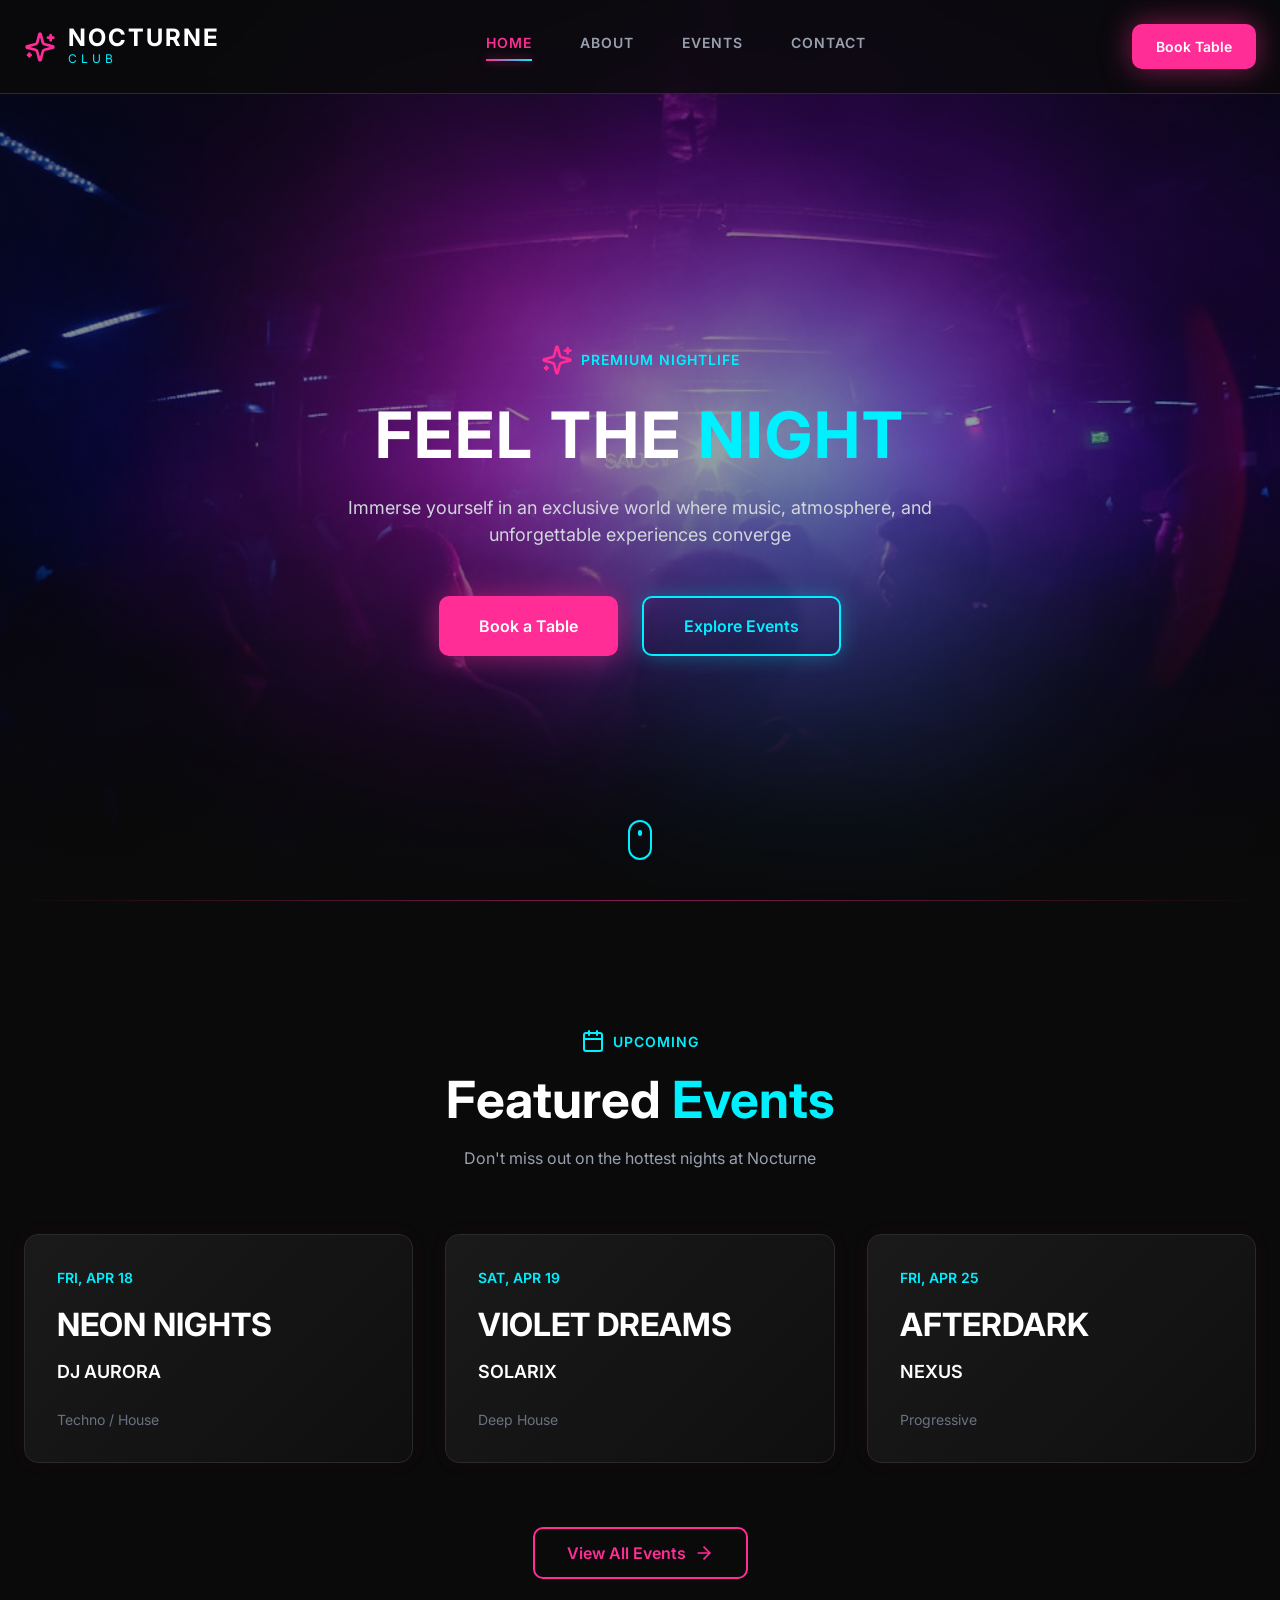
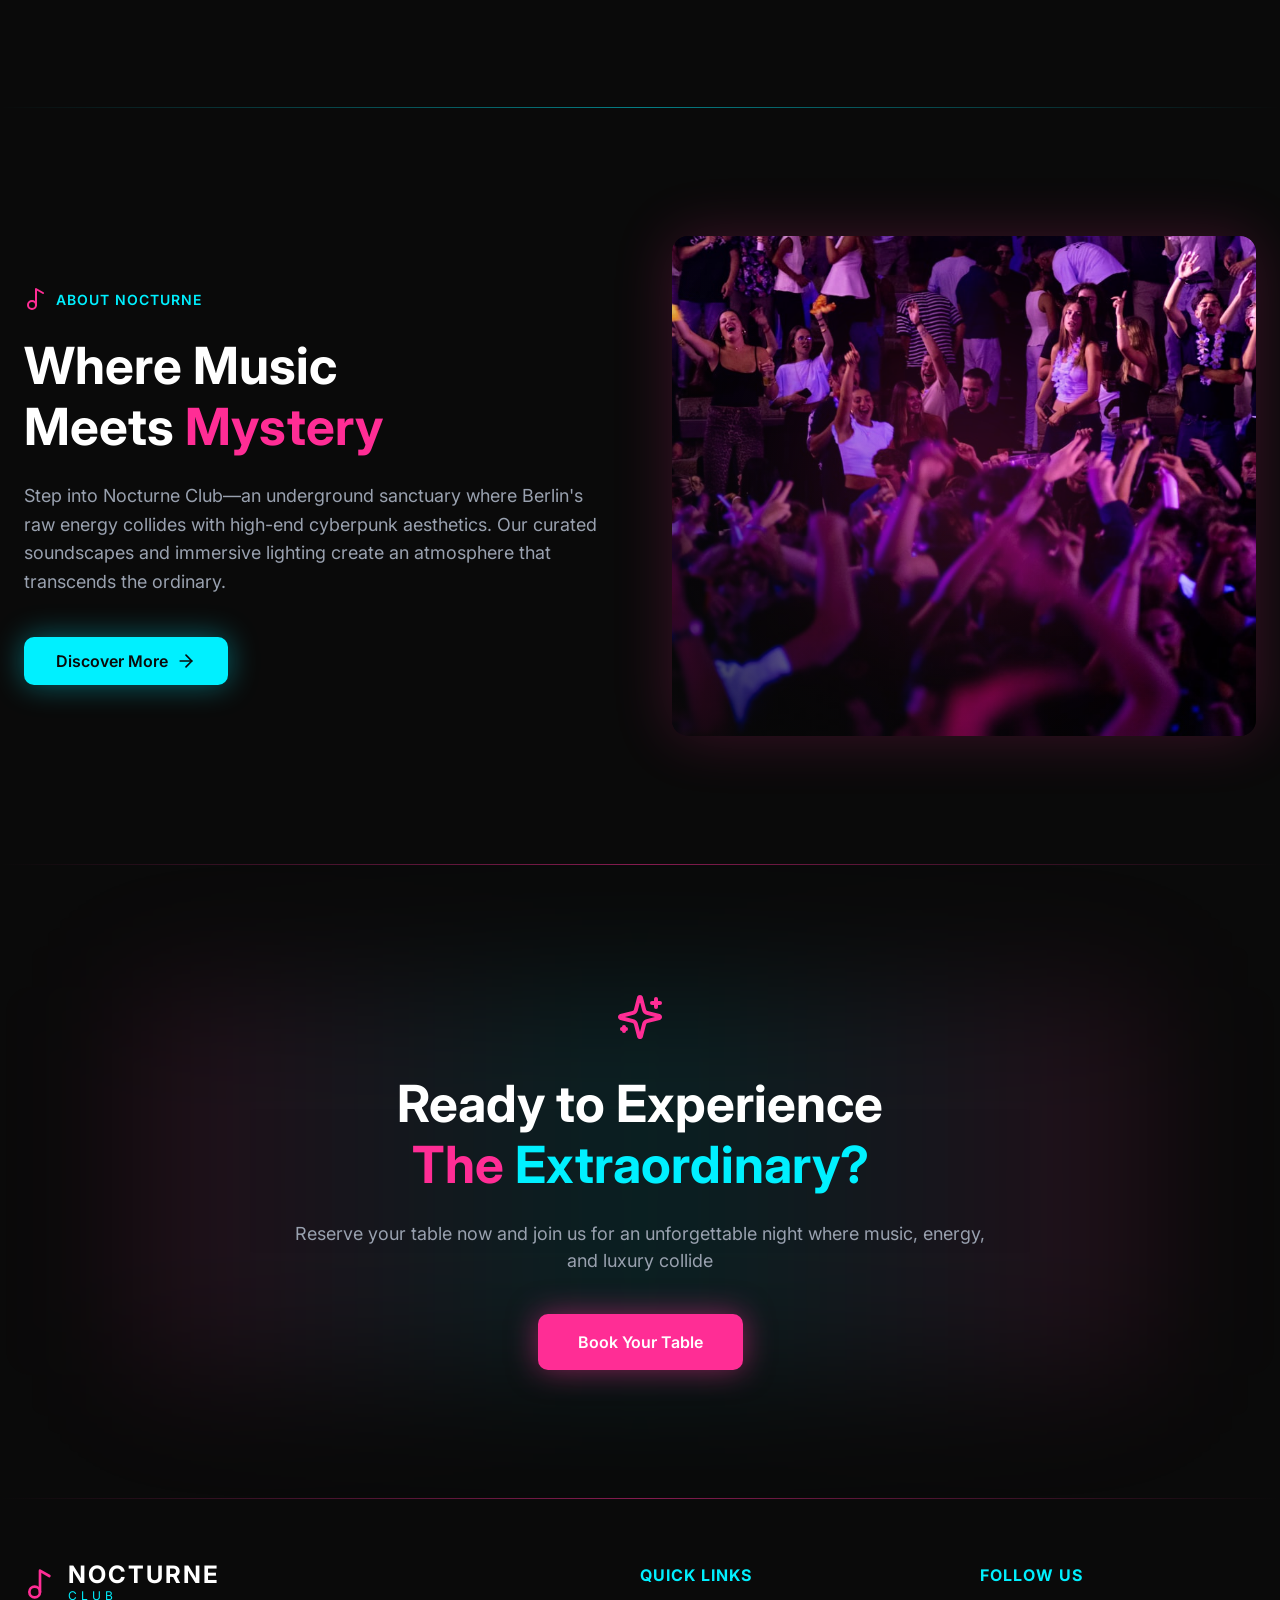
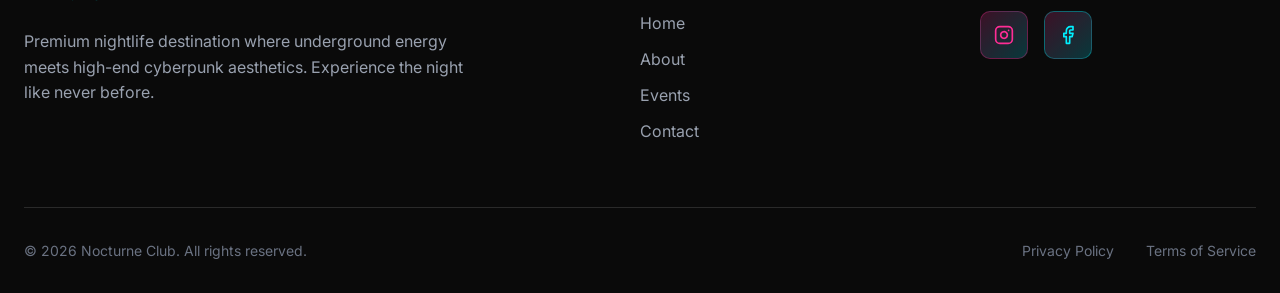
==== index.html @ ee2fbc77 "Main Site (Mobile support+)" ====
<!DOCTYPE html>
<html lang="en">
<head>
  <meta charset="UTF-8">
  <meta name="viewport" content="width=device-width, initial-scale=1.0">
  <title>Main page Nocturne</title>
  <link rel="icon" type="image/svg+xml" href="images/1_182.svg">
  <meta charset="UTF-8">
<meta name="viewport" content="width=device-width, initial-scale=1.0">
<link rel="preconnect" href="https://fonts.googleapis.com">
<link rel="preconnect" href="https://fonts.gstatic.com" crossorigin>
<link href="https://fonts.googleapis.com/css2?family=Inter:wght@400;600;700&display=swap" rel="stylesheet">
  <link rel="stylesheet" href="global.css">
  <style id="sections-styles">

.site-header {
  position: fixed;
  top: 0;
  left: 0;
  width: 100%;
  background-color: rgba(10, 10, 10, 0.8);
  backdrop-filter: blur(10px);
  border-bottom: 1px solid var(--border-color);
  z-index: 100;
  padding: 24px 0;
}
.header-container {
  display: flex;
  justify-content: space-between;
  align-items: center;
}
.logo {
  display: flex;
  align-items: center;
  gap: 12px;
}
.logo img {
  width: 32px;
  height: 32px;
}
.logo-text {
  display: flex;
  flex-direction: column;
}
.logo-title {
  font-size: 24px;
  font-weight: 700;
  letter-spacing: 2px;
  line-height: 1;
}
.logo-subtitle {
  font-size: 12px;
  color: var(--accent-cyan);
  letter-spacing: 4px;
  text-transform: uppercase;
}
.main-nav {
  display: flex;
  gap: 48px;
  align-items: center;
}
.nav-link {
  color: var(--text-gray);
  font-weight: 600;
  font-size: 14px;
  text-transform: uppercase;
  letter-spacing: 1px;
  position: relative;
  padding-bottom: 8px;
  transition: color 0.3s ease;
}
.nav-link:hover {
  color: var(--text-light);
}
.nav-link.active {
  color: var(--accent-pink);
}
.nav-link.active::after {
  content: '';
  position: absolute;
  bottom: 0;
  left: 0;
  width: 100%;
  height: 2px;
  background: linear-gradient(90deg, var(--accent-pink) 0%, var(--accent-cyan) 100%);
  box-shadow: 0px 0px 10px 0px rgba(255, 45, 149, 0.6);
}
.btn-sm {
  padding: 12px 24px;
  font-size: 14px;
}
@media (max-width: 992px) {
  .main-nav { display: none; }
}

.hero-wrapper {
  position: relative;
  min-height: 100vh;
  display: flex;
  align-items: center;
  justify-content: center;
  padding-top: 100px;
  overflow: hidden;
}
.hero-bg {
  position: absolute;
  inset: 0;
  z-index: -3;
}
.hero-bg img {
  width: 100%;
  height: 100%;
  object-fit: cover;
  transform: scale(1.05);
}
.hero-gradient {
  position: absolute;
  inset: 0;
  background: linear-gradient(to bottom, rgba(10,10,10,0.6) 0%, rgba(10,10,10,0.4) 50%, rgba(10,10,10,1) 100%);
  z-index: -2;
}
.hero-blur-pink {
  position: absolute;
  width: 448px;
  height: 448px;
  background: var(--accent-pink);
  filter: blur(120px);
  opacity: 0.2;
  top: 20%;
  left: 20%;
  z-index: -1;
  border-radius: 50%;
}
.hero-blur-cyan {
  position: absolute;
  width: 396px;
  height: 396px;
  background: var(--accent-cyan);
  filter: blur(120px);
  opacity: 0.2;
  bottom: 20%;
  right: 20%;
  z-index: -1;
  border-radius: 50%;
}
.hero-content {
  display: flex;
  flex-direction: column;
  align-items: center;
  text-align: center;
  gap: 24px;
  z-index: 1;
}
.hero-title {
  letter-spacing: 2px;
}
.hero-subtitle {
  color: #d1d5dc;
  font-size: 18px;
  max-width: 672px;
}
.hero-actions {
  display: flex;
  gap: 24px;
  margin-top: 24px;
}
.scroll-indicator {
  position: absolute;
  bottom: 40px;
  left: 50%;
  transform: translateX(-50%);
  width: 24px;
  height: 40px;
  border: 2px solid var(--accent-cyan);
  border-radius: 20px;
  display: flex;
  justify-content: center;
  padding-top: 8px;
}
.scroll-pill {
  width: 4px;
  height: 6px;
  background-color: var(--accent-cyan);
  border-radius: 2px;
  animation: scroll 2s infinite;
}
@keyframes scroll {
  0% { transform: translateY(0); opacity: 1; }
  100% { transform: translateY(12px); opacity: 0; }
}
@media (max-width: 768px) {
  .hero-actions { flex-direction: column; width: 100%; max-width: 300px; }
  .hero-actions .btn { width: 100%; }
}

.events-wrapper {
  padding: 128px 0;
  background-color: var(--bg-dark);
}
.section-header {
  display: flex;
  flex-direction: column;
  align-items: center;
  text-align: center;
  gap: 16px;
  margin-bottom: 64px;
}
.events-grid {
  display: grid;
  grid-template-columns: repeat(auto-fit, minmax(340px, 1fr));
  gap: 32px;
  margin-bottom: 64px;
}
.event-card {
  background: linear-gradient(135deg, #1a1a1a 0%, #0f0f0f 100%);
  border: 1px solid var(--border-color);
  border-radius: 14px;
  padding: 32px;
  display: flex;
  flex-direction: column;
  gap: 8px;
  box-shadow: 0px 0px 20px 0px rgba(255, 45, 149, 0.05);
  transition: transform 0.3s ease, box-shadow 0.3s ease;
}
.event-card:hover {
  transform: translateY(-5px);
  box-shadow: 0px 10px 30px 0px rgba(255, 45, 149, 0.15);
  border-color: rgba(255, 45, 149, 0.3);
}
.event-date {
  color: var(--accent-cyan);
  font-weight: 600;
  font-size: 14px;
  margin-bottom: 8px;
}
.event-title {
  color: var(--text-light);
  margin-bottom: 4px;
}
.event-dj {
  color: var(--text-light);
  font-weight: 600;
  font-size: 18px;
}
.event-genre {
  color: var(--text-dark-gray);
  font-size: 14px;
  margin-top: auto;
  padding-top: 16px;
}
.events-footer {
  display: flex;
  justify-content: center;
}

.about-wrapper {
  padding: 128px 0;
  background-color: var(--bg-dark);
}
.about-grid {
  display: grid;
  grid-template-columns: 1fr 1fr;
  gap: 64px;
  align-items: center;
}
.about-content {
  display: flex;
  flex-direction: column;
  align-items: flex-start;
  gap: 24px;
}
.about-content p {
  font-size: 18px;
  line-height: 1.6;
  margin-bottom: 16px;
}
.about-image-container {
  position: relative;
  width: 100%;
  height: 500px;
}
.about-image-wrapper {
  position: relative;
  width: 100%;
  height: 100%;
  border-radius: 16px;
  overflow: hidden;
  box-shadow: 0px 0px 60px 0px rgba(255, 45, 149, 0.2);
}
.about-blur {
  position: absolute;
  width: 256px;
  height: 256px;
  background: var(--accent-pink);
  filter: blur(100px);
  opacity: 0.3;
  top: 50%;
  left: 50%;
  transform: translate(-50%, -50%);
  border-radius: 50%;
  z-index: 1;
}
.about-image-wrapper img {
  width: 100%;
  height: 100%;
  object-fit: cover;
  display: block;
  position: relative;
  z-index: 0;
}
.about-image-gradient {
  position: absolute;
  inset: 0;
  background: linear-gradient(to top right, rgba(10,10,10,0.8) 0%, transparent 50%, transparent 100%);
  z-index: 2;
}
@media (max-width: 992px) {
  .about-grid { grid-template-columns: 1fr; }
  .about-image-container { height: 400px; }
}

.cta-wrapper {
  position: relative;
  padding: 128px 0;
  background-color: var(--bg-dark);
  overflow: hidden;
}
.cta-blur-bg {
  position: absolute;
  top: 50%;
  left: 50%;
  transform: translate(-50%, -50%);
  width: 1024px;
  height: 388px;
  background: linear-gradient(90deg, rgba(255,45,149,0.1) 0%, rgba(0,240,255,0.1) 50%, rgba(255,45,149,0.1) 100%);
  filter: blur(64px);
  z-index: 0;
  border-radius: 24px;
}
.cta-content {
  position: relative;
  z-index: 1;
  display: flex;
  flex-direction: column;
  align-items: center;
  text-align: center;
  gap: 24px;
}
.cta-icon {
  width: 48px;
  height: 48px;
  margin-bottom: 8px;
}
.cta-content p {
  font-size: 18px;
  margin-bottom: 16px;
}

.site-footer {
  background-color: var(--bg-dark);
  padding: 64px 0 32px;
}
.footer-top {
  display: grid;
  grid-template-columns: 2fr 1fr 1fr;
  gap: 64px;
  margin-bottom: 64px;
}
.footer-brand {
  display: flex;
  flex-direction: column;
  gap: 24px;
  max-width: 448px;
}
.footer-brand p {
  line-height: 1.6;
}
.footer-links {
  display: flex;
  flex-direction: column;
  gap: 24px;
}
.footer-links h4 {
  font-size: 16px;
  text-transform: uppercase;
  letter-spacing: 1px;
}
.footer-links nav {
  display: flex;
  flex-direction: column;
  gap: 12px;
}
.footer-links a:hover {
  color: var(--text-light);
}
.footer-social {
  display: flex;
  flex-direction: column;
  gap: 24px;
}
.footer-social h4 {
  font-size: 16px;
  text-transform: uppercase;
  letter-spacing: 1px;
}
.social-icons {
  display: flex;
  gap: 16px;
}
.social-btn {
  width: 48px;
  height: 48px;
  border-radius: 10px;
  display: flex;
  align-items: center;
  justify-content: center;
  background: linear-gradient(135deg, rgba(255,45,149,0.2) 0%, rgba(0,240,255,0.2) 100%);
  border: 1px solid rgba(255, 45, 149, 0.3);
  transition: all 0.3s ease;
}
.social-btn.cyan-border {
  border-color: rgba(0, 240, 255, 0.3);
}
.social-btn:hover {
  transform: translateY(-3px);
  background: linear-gradient(135deg, rgba(255,45,149,0.4) 0%, rgba(0,240,255,0.4) 100%);
}
.footer-bottom {
  display: flex;
  justify-content: space-between;
  align-items: center;
  padding-top: 32px;
  border-top: 1px solid var(--border-color);
}
.text-dark-gray {
  color: var(--text-dark-gray);
  font-size: 14px;
}
.legal-links {
  display: flex;
  gap: 32px;
}
.legal-links a:hover {
  color: var(--text-gray);
}
@media (max-width: 768px) {
  .footer-top { grid-template-columns: 1fr; gap: 48px; }
  .footer-bottom { flex-direction: column; gap: 16px; text-align: center; }
}
  </style>
</head>
<body>
<section id="section-header">
  <header class="site-header">
    <div class="container header-container">
      <a href="#" class="logo">
        <img src="images/1_182.svg" alt="Nocturne Logo">
        <div class="logo-text">
          <span class="logo-title">NOCTURNE</span>
          <span class="logo-subtitle">Club</span>
        </div>
      </a>
      <nav class="main-nav">
        <a href="index.html" class="nav-link active">Home</a>
        <a href="about.html" class="nav-link">About</a>
        <a href="events.html" class="nav-link">Events</a>
        <a href="#section-footer" class="nav-link">Contact</a>
      </nav>
      <a href="#section-cta" class="btn btn-primary btn-sm">Book Table</a>
    </div>
  </header>
</section>
<section id="section-hero">
  <div class="hero-wrapper">
    <div class="hero-bg">
      <img src="images/284a42069d17964adb2879179eb91c9ab4d26a9a.png" alt="Club Atmosphere">
    </div>
    <div class="hero-gradient"></div>
    <div class="hero-blur-pink"></div>
    <div class="hero-blur-cyan"></div>
    
    <div class="container hero-content">
      <div class="tag">
        <img src="images/1_17.svg" alt="Star icon">
        Premium Nightlife
      </div>
      <h1 class="hero-title">FEEL THE <span class="text-cyan">NIGHT</span></h1>
      <p class="hero-subtitle">Immerse yourself in an exclusive world where music, atmosphere, and<br>unforgettable experiences converge</p>
      <div class="hero-actions">
        <a href="#section-cta" class="btn btn-primary">Book a Table</a>
        <a href="#section-featured-events" class="btn btn-outline-cyan">Explore Events</a>
      </div>
    </div>

    <div class="scroll-indicator">
      <div class="scroll-pill"></div>
    </div>
  </div>
</section>
<section id="section-featured-events">
  <div class="section-divider"></div>
  <div class="events-wrapper">
    <div class="container">
      <div class="section-header">
        <div class="tag">
          <img src="images/1_41.svg" alt="Calendar icon">
          Upcoming
        </div>
        <h2>Featured <span class="text-cyan">Events</span></h2>
        <p class="text-gray">Don't miss out on the hottest nights at Nocturne</p>
      </div>

      <div class="events-grid">
        <div class="event-card">
          <div class="event-date">FRI, APR 18</div>
          <h3 class="event-title">NEON NIGHTS</h3>
          <div class="event-dj">DJ AURORA</div>
          <div class="event-genre">Techno / House</div>
        </div>
        <div class="event-card">
          <div class="event-date">SAT, APR 19</div>
          <h3 class="event-title">VIOLET DREAMS</h3>
          <div class="event-dj">SOLARIX</div>
          <div class="event-genre">Deep House</div>
        </div>
        <div class="event-card">
          <div class="event-date">FRI, APR 25</div>
          <h3 class="event-title">AFTERDARK</h3>
          <div class="event-dj">NEXUS</div>
          <div class="event-genre">Progressive</div>
        </div>
      </div>

      <div class="events-footer">
        <a href="#" class="btn btn-outline-pink">
          View All Events
          <img src="images/1_86.svg" alt="Arrow Right">
        </a>
      </div>
    </div>
  </div>
</section>
<section id="section-about">
  <div class="section-divider cyan"></div>
  <div class="about-wrapper">
    <div class="container about-grid">
      <div class="about-content">
        <div class="tag">
          <img src="images/1_94.svg" alt="Music icon">
          About Nocturne
        </div>
        <h2>Where Music<br>Meets <span class="text-pink">Mystery</span></h2>
        <p class="text-gray">Step into Nocturne Club—an underground sanctuary where Berlin's raw energy collides with high-end cyberpunk aesthetics. Our curated soundscapes and immersive lighting create an atmosphere that transcends the ordinary.</p>
        <a href="#" class="btn btn-cyan">
          Discover More
          <img src="images/1_105.svg" alt="Arrow Right">
        </a>
      </div>
      <div class="about-image-container">
        <div class="about-image-wrapper">
          <div class="about-blur"></div>
          <img src="images/a2bae728757edb735f38bc95a3d649c6d4775a2c.png" alt="Club crowd">
          <div class="about-image-gradient"></div>
        </div>
      </div>
    </div>
  </div>
</section>
<section id="section-cta">
  <div class="section-divider"></div>
  <div class="cta-wrapper">
    <div class="cta-blur-bg"></div>
    <div class="container cta-content">
      <img src="images/1_118.svg" alt="Star icon large" class="cta-icon">
      <h2>Ready to Experience<br><span class="text-pink">The</span> <span class="text-cyan">Extraordinary?</span></h2>
      <p class="text-gray">Reserve your table now and join us for an unforgettable night where music, energy,<br>and luxury collide</p>
      <a href="#" class="btn btn-primary">Book Your Table</a>
    </div>
  </div>
</section>
<section id="section-footer">
  <div class="section-divider"></div>
  <footer class="site-footer">
    <div class="container">
      <div class="footer-top">
        <div class="footer-brand">
          <a href="#" class="logo">
            <img src="images/1_135.svg" alt="Nocturne Logo">
            <div class="logo-text">
              <span class="logo-title">NOCTURNE</span>
              <span class="logo-subtitle">Club</span>
            </div>
          </a>
          <p class="text-gray">Premium nightlife destination where underground energy meets high-end cyberpunk aesthetics. Experience the night like never before.</p>
        </div>
        
        <div class="footer-links">
          <h4 class="text-cyan">Quick Links</h4>
          <nav>
            <a href="index.html" class="text-gray">Home</a>
            <a href="about.html" class="text-gray">About</a>
            <a href="events.html" class="text-gray">Events</a>
            <a href="#section-footer" class="text-gray">Contact</a>
          </nav>
        </div>

        <div class="footer-social">
          <h4 class="text-cyan">Follow Us</h4>
          <div class="social-icons">
            <a href="#" class="social-btn">
              <img src="images/1_162.svg" alt="Instagram">
            </a>
            <a href="#" class="social-btn cyan-border">
              <img src="images/1_167.svg" alt="Twitter">
            </a>
          </div>
        </div>
      </div>

      <div class="footer-bottom">
        <p class="text-dark-gray">© 2026 Nocturne Club. All rights reserved.</p>
        <div class="legal-links">
          <a href="#" class="text-dark-gray">Privacy Policy</a>
          <a href="#" class="text-dark-gray">Terms of Service</a>
        </div>
      </div>
    </div>
  </footer>
</section>
</body>
</html>
---- global.css ----
:root {
  --bg-dark: #0a0a0a;
  --text-light: #ffffff;
  --text-gray: #99a1af;
  --text-dark-gray: #6a7282;
  --accent-pink: #ff2d95;
  --accent-cyan: #00f0ff;
  --border-color: #2a2a2a;
  --font-main: 'Inter', sans-serif;
}

body {
  font-family: var(--font-main);
  background-color: var(--bg-dark);
  color: var(--text-light);
  margin: 0;
  padding: 0;
  line-height: 1.5;
  -webkit-font-smoothing: antialiased;
  -moz-osx-font-smoothing: grayscale;
}

* {
  box-sizing: border-box;
}

a {
  text-decoration: none;
  color: inherit;
}

ul {
  list-style: none;
  padding: 0;
  margin: 0;
}

.container {
  width: 100%;
  max-width: 1280px;
  margin: 0 auto;
  padding: 0 24px;
}

.text-cyan { color: var(--accent-cyan); }
.text-pink { color: var(--accent-pink); }
.text-gray { color: var(--text-gray); }

.section-divider {
  height: 1px;
  width: 100%;
  background: linear-gradient(90deg, rgba(255,45,149,0) 0%, rgba(255,45,149,0.5) 50%, rgba(255,45,149,0) 100%);
}
.section-divider.cyan {
  background: linear-gradient(90deg, rgba(0,240,255,0) 0%, rgba(0,240,255,0.5) 50%, rgba(0,240,255,0) 100%);
}

/* Typography */
h1, h2, h3, h4 {
  margin: 0;
  font-weight: 700;
}
h1 { font-size: clamp(48px, 5vw, 96px); line-height: 1.1; }
h2 { font-size: clamp(36px, 4vw, 60px); line-height: 1.2; }
h3 { font-size: 32px; line-height: 1.3; }
p { margin: 0; }

/* Tags */
.tag {
  display: inline-flex;
  align-items: center;
  gap: 8px;
  color: var(--accent-cyan);
  font-weight: 600;
  font-size: 14px;
  text-transform: uppercase;
  letter-spacing: 1px;
}

/* Buttons */
.btn {
  display: inline-flex;
  align-items: center;
  justify-content: center;
  gap: 8px;
  padding: 16px 40px;
  border-radius: 10px;
  font-weight: 600;
  font-size: 16px;
  cursor: pointer;
  transition: all 0.3s ease;
  border: none;
  background: transparent;
}

.btn-primary {
  background-color: var(--accent-pink);
  color: #fff;
  box-shadow: 0px 0px 30px 0px rgba(255, 45, 149, 0.5);
}
.btn-primary:hover {
  box-shadow: 0px 0px 40px 0px rgba(255, 45, 149, 0.8);
  transform: translateY(-2px);
}

.btn-outline-cyan {
  border: 2px solid var(--accent-cyan);
  color: var(--accent-cyan);
  box-shadow: 0px 0px 20px 0px rgba(0, 240, 255, 0.3);
}
.btn-outline-cyan:hover {
  background-color: rgba(0, 240, 255, 0.1);
  transform: translateY(-2px);
}

.btn-outline-pink {
  border: 2px solid var(--accent-pink);
  color: var(--accent-pink);
  padding: 12px 32px;
}
.btn-outline-pink:hover {
  background-color: rgba(255, 45, 149, 0.1);
}

.btn-cyan {
  background-color: var(--accent-cyan);
  color: var(--bg-dark);
  padding: 12px 32px;
  box-shadow: 0px 0px 30px 0px rgba(0, 240, 255, 0.4);
}
.btn-cyan:hover {
  box-shadow: 0px 0px 40px 0px rgba(0, 240, 255, 0.6);
  transform: translateY(-2px);
}
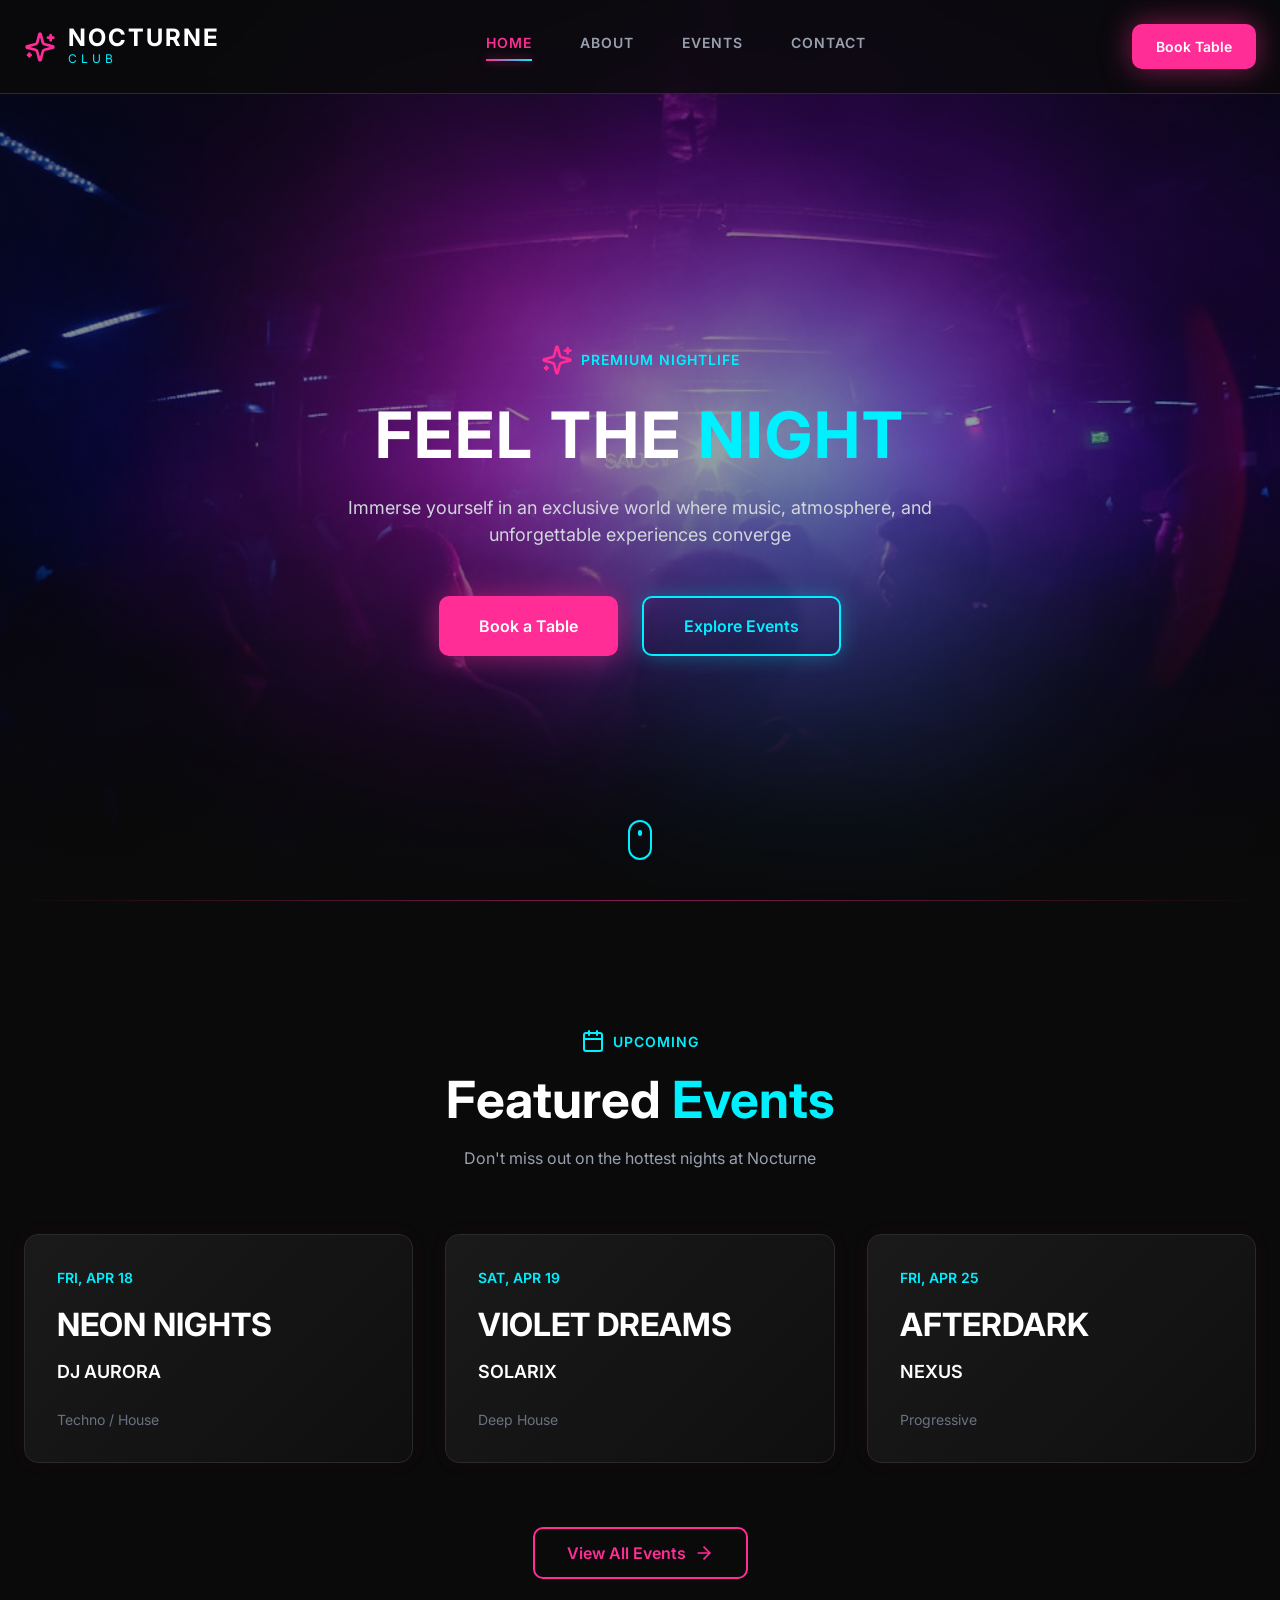
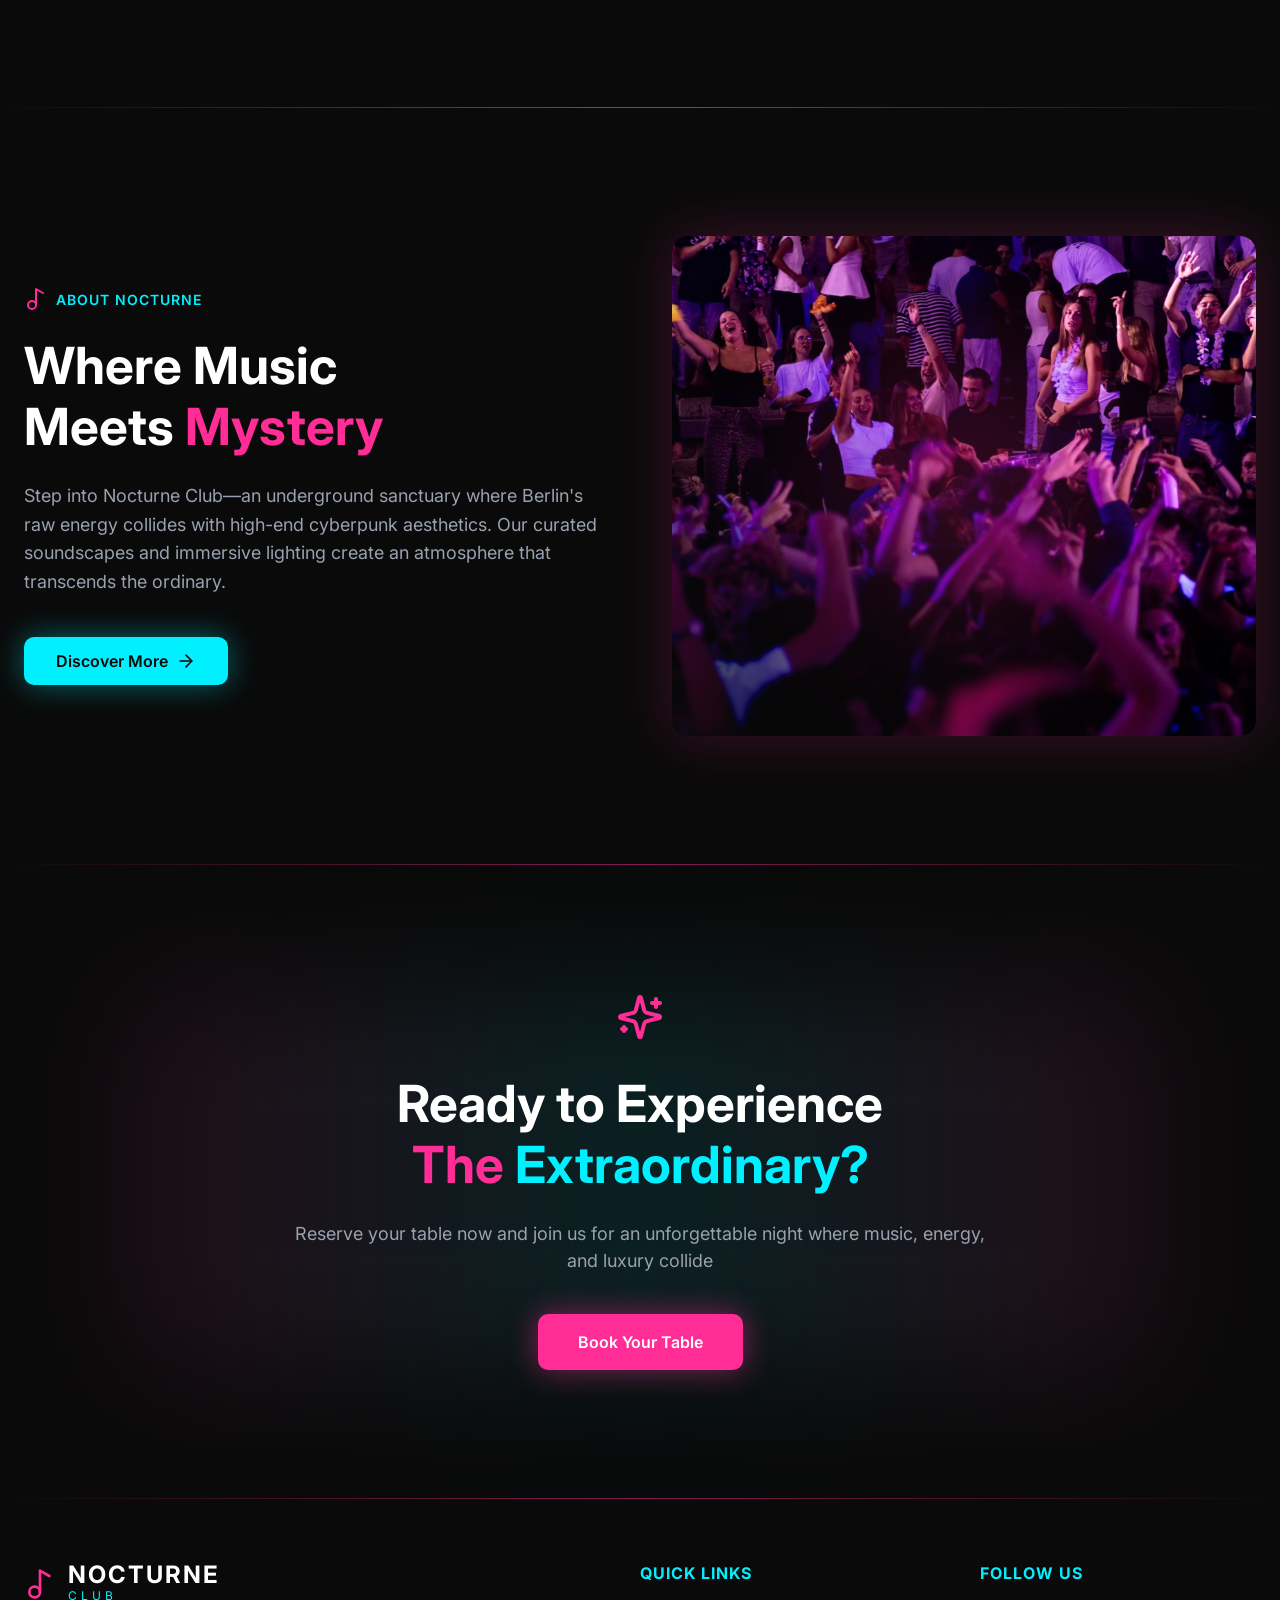
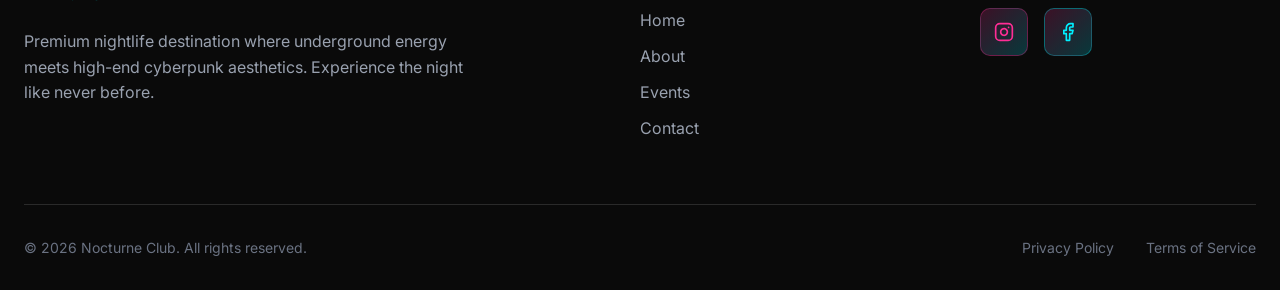
==== commit 22e37e25: "little troubles" ====
--- a/index.html
+++ b/index.html
@@ -5,8 +5,6 @@
   <meta name="viewport" content="width=device-width, initial-scale=1.0">
   <title>Main page Nocturne</title>
   <link rel="icon" type="image/svg+xml" href="images/1_182.svg">
-  <meta charset="UTF-8">
-<meta name="viewport" content="width=device-width, initial-scale=1.0">
 <link rel="preconnect" href="https://fonts.googleapis.com">
 <link rel="preconnect" href="https://fonts.gstatic.com" crossorigin>
 <link href="https://fonts.googleapis.com/css2?family=Inter:wght@400;600;700&display=swap" rel="stylesheet">
@@ -380,7 +378,7 @@
   flex-direction: column;
   gap: 24px;
 }
-.footer-links h4 {
+.footer-links h3 {
   font-size: 16px;
   text-transform: uppercase;
   letter-spacing: 1px;
@@ -398,7 +396,7 @@
   flex-direction: column;
   gap: 24px;
 }
-.footer-social h4 {
+.footer-social h3 {
   font-size: 16px;
   text-transform: uppercase;
   letter-spacing: 1px;
@@ -595,7 +593,7 @@
         </div>
         
         <div class="footer-links">
-          <h4 class="text-cyan">Quick Links</h4>
+          <h3 class="text-cyan">Quick Links</h3>
           <nav>
             <a href="index.html" class="text-gray">Home</a>
             <a href="about.html" class="text-gray">About</a>
@@ -605,7 +603,7 @@
         </div>
 
         <div class="footer-social">
-          <h4 class="text-cyan">Follow Us</h4>
+          <h3 class="text-cyan">Follow Us</h3>
           <div class="social-icons">
             <a href="#" class="social-btn">
               <img src="images/1_162.svg" alt="Instagram">
